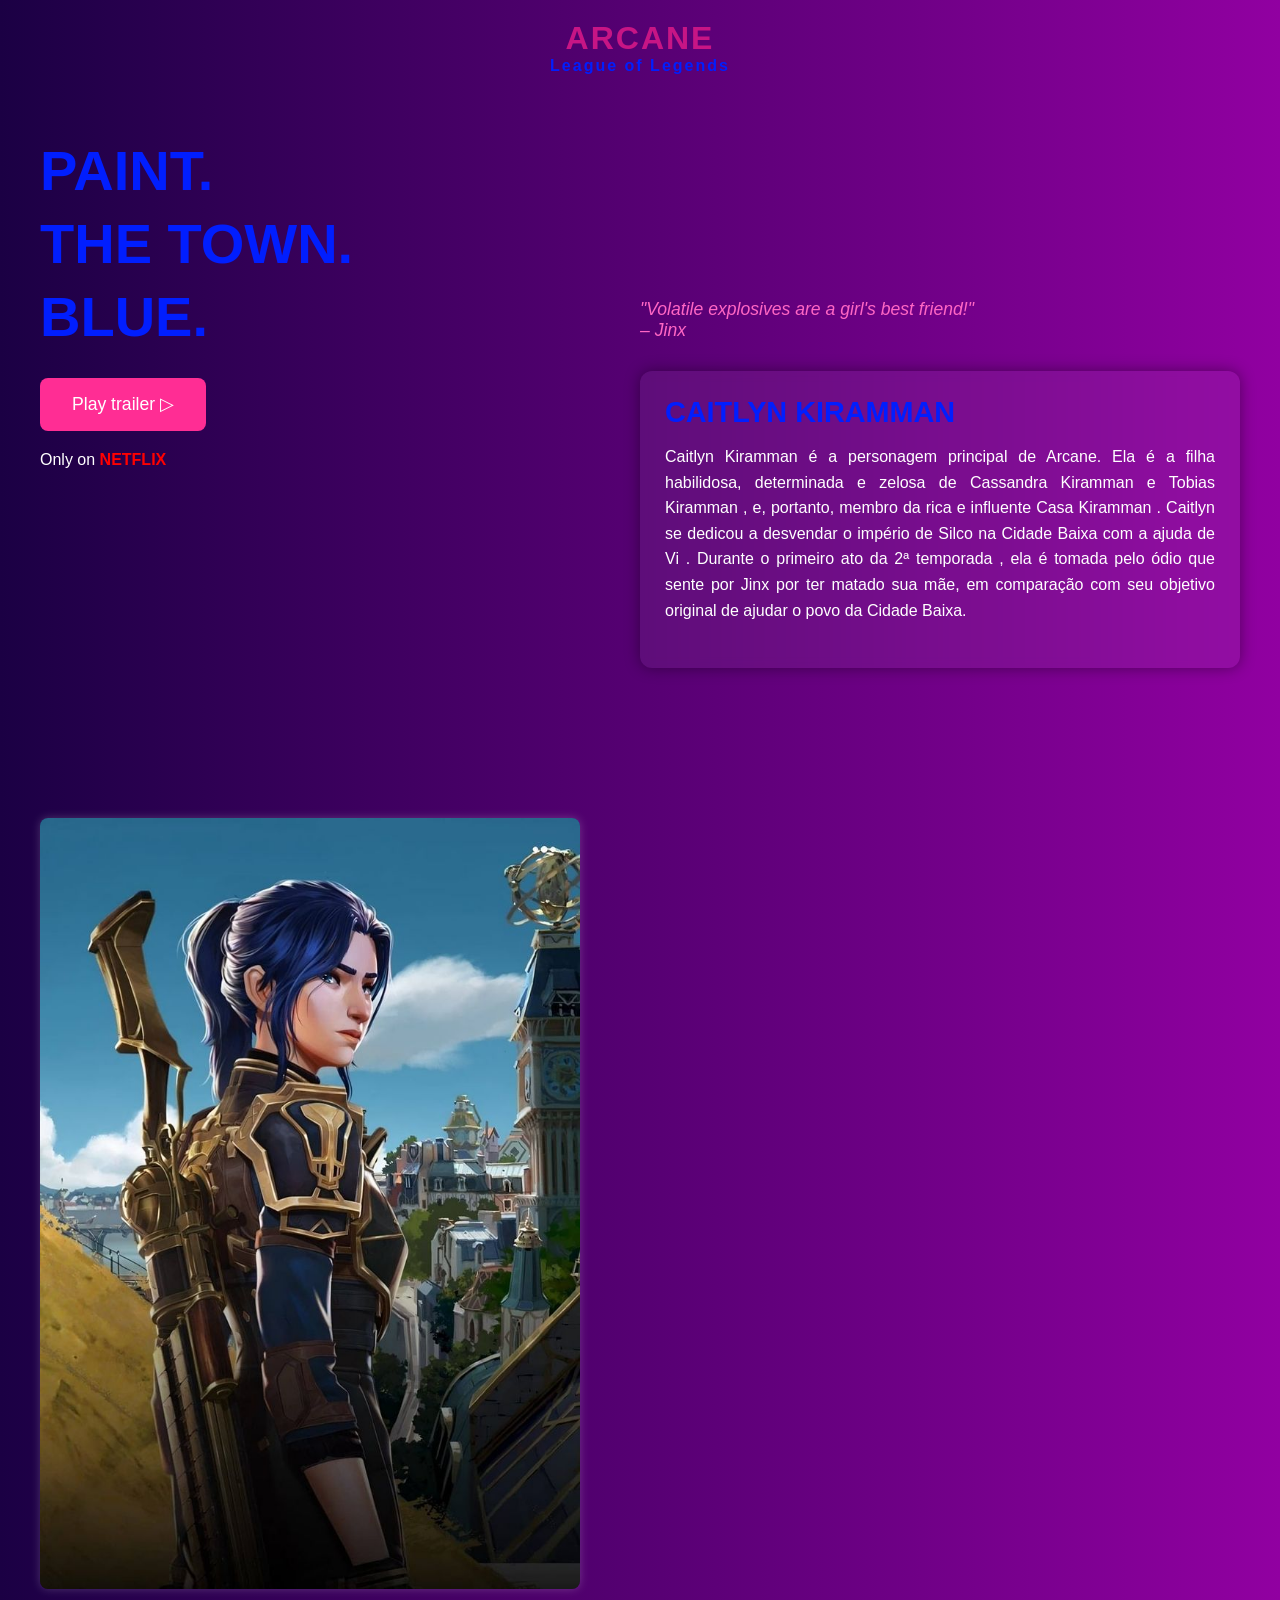
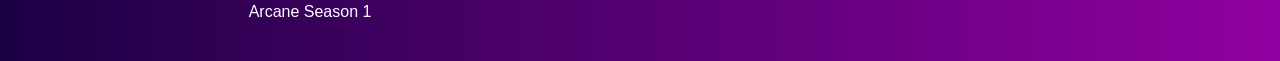
==== Index.html @ d1907dd4 "Consertando pasta" ====
<!DOCTYPE html>
<html lang="en">
<head>
    <meta charset="UTF-8" />
    <meta name="viewport" content="width=device-width, initial-scale=1.0" />
    <title>Arcane - Paint the Town Blue</title>
    <link rel="stylesheet" href="Style.css" />
    <link rel="stylesheet" href="https://fonts.googleapis.com/css2?family=Roboto:wght@400;700&display=swap" />
    <link rel="stylesheet" href="https://fonts.googleapis.com/css2?family=Montserrat:wght@400;700&display=swap" />
</head>
<body>
    <header class="header">
        <h1 class="logo">ARCANE <span>League of Legends</span></h1>
    </header>

    <main class="main-content">
        <section class="left-section">
            <h2 class="title">
                <span>PAINT.</span><br />
                <span>THE TOWN.</span><br />
                <span>BLUE.</span>
            </h2>
            <button class="trailer-btn">Play trailer ▷</button>
            <p class="netflix">Only on <span>NETFLIX</span></p>
            <div class="thumbnail">
                <iframe width="560" height="315" src="https://www.youtube.com/embed/fXmAurh012s?si=eSkogs5pMmqVNYXQ" title="YouTube video player" frameborder="0" allow="accelerometer; autoplay; clipboard-write; encrypted-media; gyroscope; picture-in-picture; web-share" referrerpolicy="strict-origin-when-cross-origin" allowfullscreen></iframe>
                <img src="/Exemplo 1/Images/Caitlyn Kiramman Arcane season 2.jpg" alt="Caitlyn Kiramman" />
                <p>Arcane Season 1</p>
            </div>
        </section>

        <section class="right-section">
            <div class="jinx-art">
                <video src="/Exemplo 1/Video/bd21bb6a7c33cf49719eb2f01acf7c79.mp4" alt="Jinx" class="jinx-video" autoplay loop muted></video>
                <p class="jinx-quote">"Volatile explosives are a girl's best friend!"<br />– Jinx</p>
            </div>

            <div class="character-info">
                <h3>CAITLYN KIRAMMAN</h3>
                <p>
                    Caitlyn Kiramman é a personagem principal de Arcane. Ela é a filha habilidosa, determinada e zelosa de Cassandra Kiramman e Tobias Kiramman , e, portanto, membro da rica e influente Casa Kiramman . Caitlyn se dedicou a desvendar o império de Silco na Cidade Baixa com a ajuda de Vi . Durante o primeiro ato da 2ª temporada , ela é tomada pelo ódio que sente por Jinx por ter matado sua mãe, em comparação com seu objetivo original de ajudar o povo da Cidade Baixa.
                </p>
            </div>
        </section>
    </main>

    <script src="Script.js"></script>
</body>
---- Style.css ----
/* Reset básico */
* {
  margin: 0;
  padding: 0;
  box-sizing: border-box;

body {
  font-family: 'Segoe UI', Tahoma, Geneva, Verdana, sans-serif;
  background: linear-gradient(90deg, #1b0044, #9100a1);
  color: #fff;
  min-height: 100vh;
}

/* Logo */
.header {
  padding: 20px 40px;
  text-align: center;
}

.logo {
  font-size: 2rem; /* Aumentado para maior destaque */
  color: #C71585;
  letter-spacing: 2px;
}

.logo span {
  display: block;
  font-size: 1rem; /* Levemente maior para melhor leitura */
  color: #011efe;
}

/* Layout principal */
.main-content {
  display: flex;
  flex-wrap: wrap;
  padding: 40px;
  justify-content: space-between;
  gap: 40px;
}

/* Lado esquerdo */
.left-section {
  flex: 1;
  max-width: 45%; /* Ajustado para melhor proporção */
}

.title {
  font-size: 3.5rem; /* Maior para chamar mais atenção */
  font-weight: 900;
  line-height: 1.3; /* Melhor espaçamento entre linhas */
  margin-bottom: 25px;
  color: #011efe;
}

.trailer-btn {
  background-color: #ff2d94;
  color: white;
  border: none;
  padding: 16px 32px; /* Maior para melhor usabilidade */
  font-size: 1.1rem; /* Levemente maior */
  border-radius: 8px;
  cursor: pointer;
  transition: background 0.3s;
  margin-bottom: 20px;
}

.trailer-btn:hover {
  background-color: #e60073;
}

.netflix {
  font-size: 1rem; /* Levemente maior */
  margin-bottom: 30px;
}

.netflix span {
  color: red;
  font-weight: bold;
}

.thumbnail img {
  width: 100%;
  border-radius: 8px;
  margin-bottom: 10px; /* Maior espaçamento */
  box-shadow: 0 0 10px rgba(255, 255, 255, 0.2);
}

.thumbnail p {
  font-size: 1rem; /* Maior para melhor leitura */
  text-align: center;
}

/* Lado direito */
.right-section {
  flex: 1;
  max-width: 50%; /* Ajustado para melhor proporção */
  position: relative;
}

.jinx-art {
  position: relative;
  margin-bottom: 30px;
}

.jinx-art img {
  width: 100%;
  max-width: 350px; /* Maior para mais destaque */
  filter: drop-shadow(0 0 10px #ff00ff);
}

.jinx-quote {
  font-style: italic;
  color: #ff66c4;
  margin-top: 10px;
  font-size: 1.1rem; /* Levemente maior */
  max-width: 350px; /* Ajustado para acompanhar a imagem */
}

.character-info {
  background: rgba(255, 255, 255, 0.05);
  padding: 25px; /* Maior para mais espaçamento interno */
  border-radius: 12px;
  backdrop-filter: blur(5px);
  box-shadow: 0 0 15px rgba(0, 0, 0, 0.4);
}

.character-info h3 {
  font-size: 1.8rem; /* Maior para mais destaque */
  margin-bottom: 15px;
  color: #011efe;
}

.character-info p {
  font-size: 1rem; /* Levemente maior */
  line-height: 1.6; /* Melhor espaçamento entre linhas */
  margin-bottom: 20px;
  text-align: justify;
}

.caitlyn-img {
  width: 100%;
  max-width: 180px; /* Maior para mais visibilidade */
  border-radius: 10px;
  display: block;
}

.bolha {
  position: absolute;
  width: 12px;
  height: 12px;
  border-radius: 50%;
  background: #ff66c4;
  animation: subir 1.5s ease-out forwards;
  pointer-events: none;
  z-index: 9999;
}

@keyframes subir {
  to {
    transform: translateY(-60px) scale(0.5);
    opacity: 0;
  }
}
  

  
}
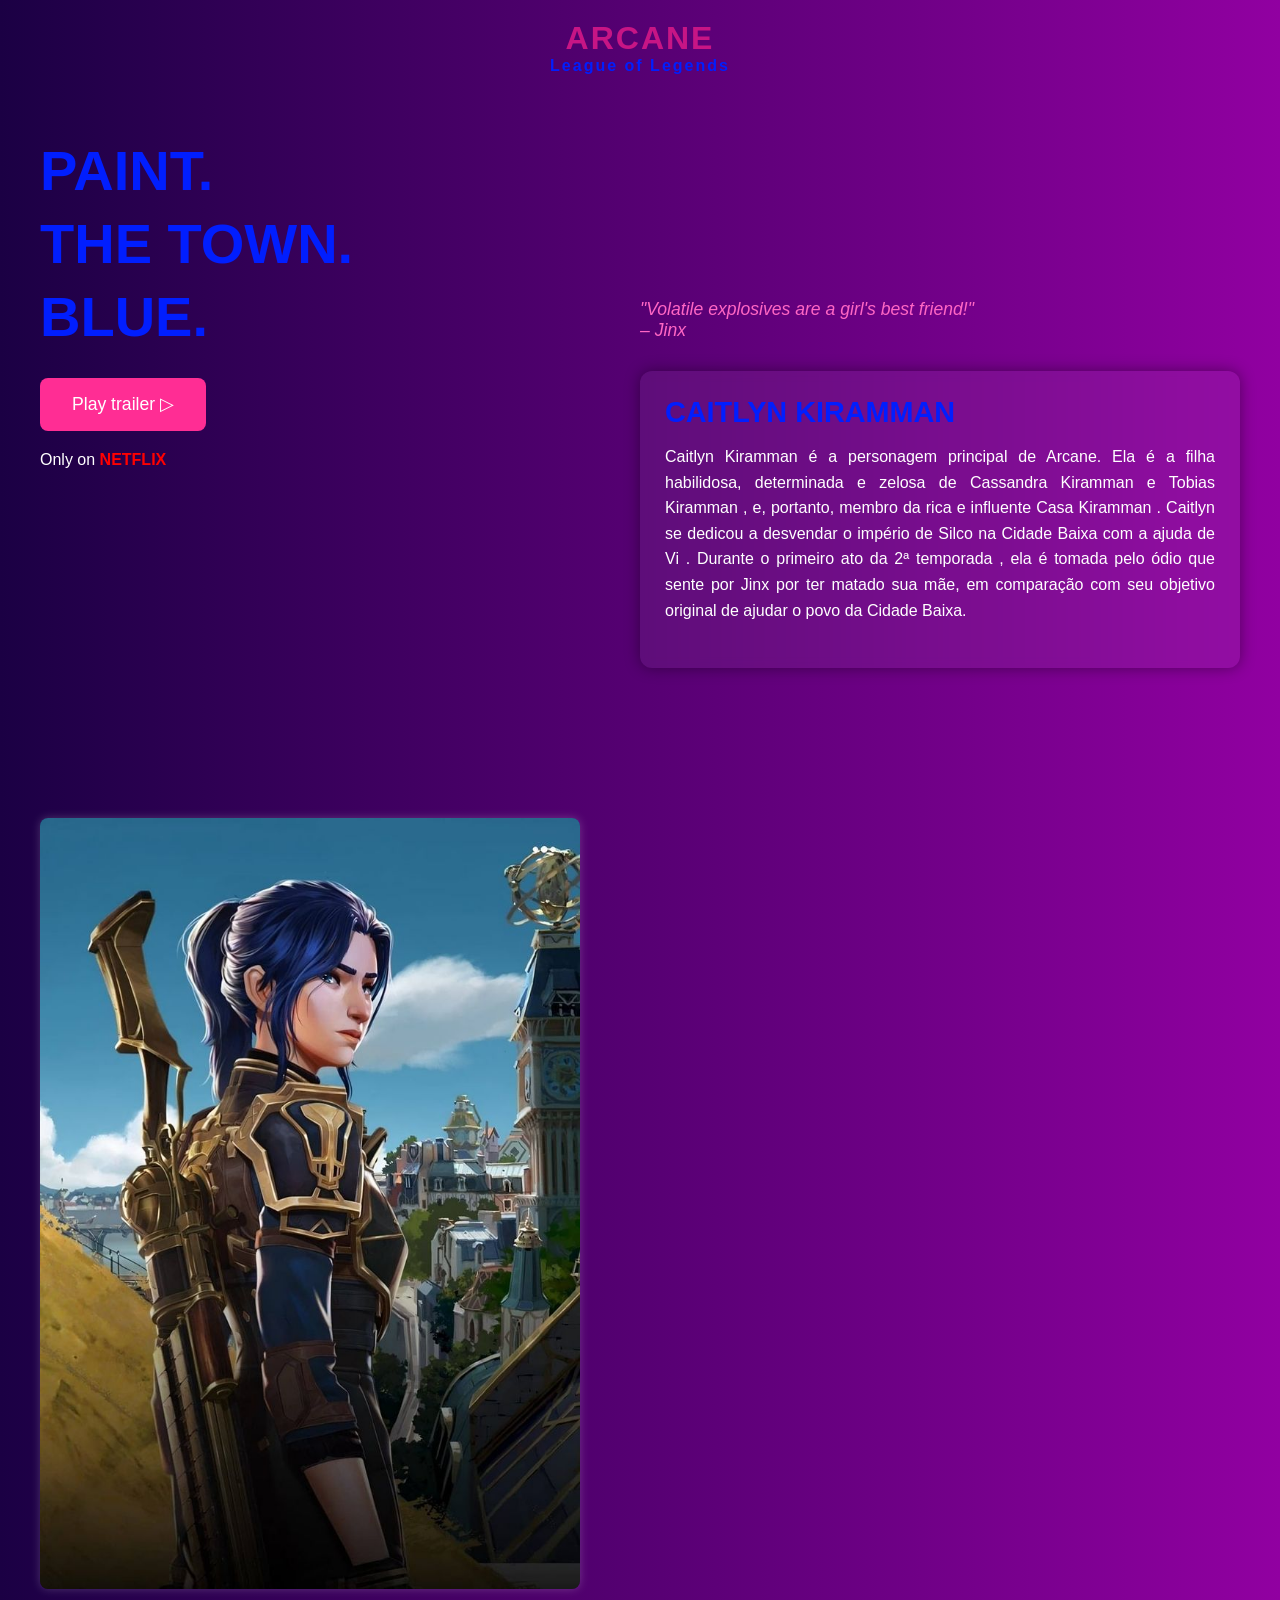
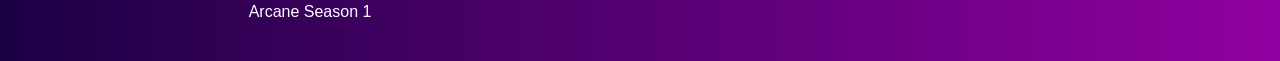
==== commit 19e331dc: "imagem paia" ====
--- a/Index.html
+++ b/Index.html
@@ -24,14 +24,14 @@
             <p class="netflix">Only on <span>NETFLIX</span></p>
             <div class="thumbnail">
                 <iframe width="560" height="315" src="https://www.youtube.com/embed/fXmAurh012s?si=eSkogs5pMmqVNYXQ" title="YouTube video player" frameborder="0" allow="accelerometer; autoplay; clipboard-write; encrypted-media; gyroscope; picture-in-picture; web-share" referrerpolicy="strict-origin-when-cross-origin" allowfullscreen></iframe>
-                <img src="/Exemplo 1/Images/Caitlyn Kiramman Arcane season 2.jpg" alt="Caitlyn Kiramman" />
+                <img src="Images/Caitlyn%20Kiramman%20Arcane%20season%202.jpg" alt="Caitlyn Kiramman" />
                 <p>Arcane Season 1</p>
             </div>
         </section>
 
         <section class="right-section">
             <div class="jinx-art">
-                <video src="/Exemplo 1/Video/bd21bb6a7c33cf49719eb2f01acf7c79.mp4" alt="Jinx" class="jinx-video" autoplay loop muted></video>
+                <video src="videos/bd21bb6a7c33cf49719eb2f01acf7c79.mp4" alt="Jinx" class="jinx-video" autoplay loop muted></video>
                 <p class="jinx-quote">"Volatile explosives are a girl's best friend!"<br />– Jinx</p>
             </div>
 
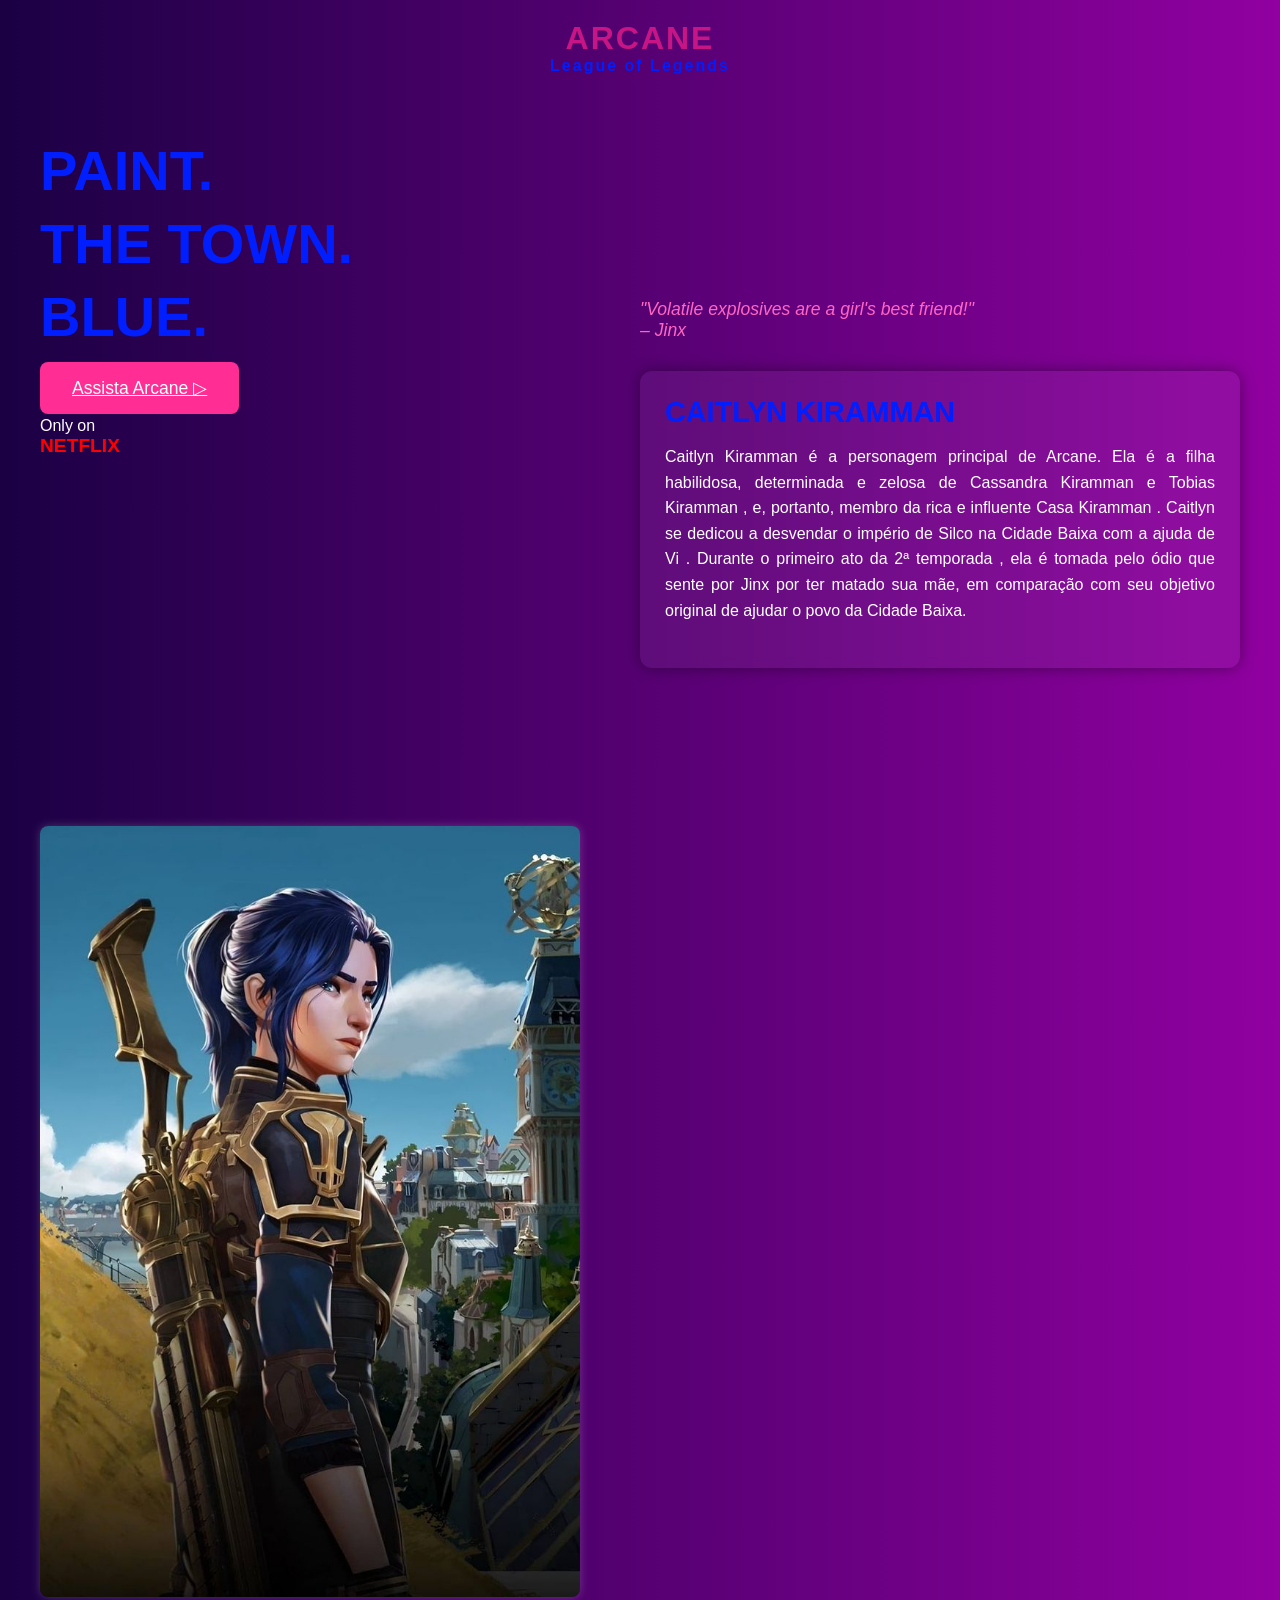
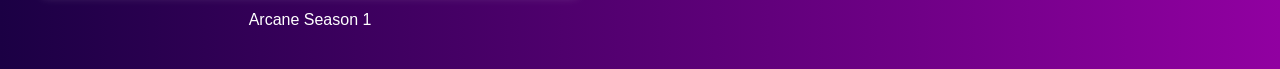
==== commit 6fcd4ecb: "ALTERAMOS E CONSERTAMOS NA AULA" ====
--- a/Index.html
+++ b/Index.html
@@ -20,9 +20,10 @@
                 <span>THE TOWN.</span><br />
                 <span>BLUE.</span>
             </h2>
-            <button class="trailer-btn">Play trailer ▷</button>
-            <p class="netflix">Only on <span>NETFLIX</span></p>
-            <div class="thumbnail">
+            <a href="https://www.netflix.com/title/81435684" target="_blank" class="trailer-btn">Assista Arcane ▷</a><p></p>
+            <p></p>
+            <p class="netflix"><br>Only on <span>NETFLIX</span></p>
+       </div>     <div class="thumbnail">
                 <iframe width="560" height="315" src="https://www.youtube.com/embed/fXmAurh012s?si=eSkogs5pMmqVNYXQ" title="YouTube video player" frameborder="0" allow="accelerometer; autoplay; clipboard-write; encrypted-media; gyroscope; picture-in-picture; web-share" referrerpolicy="strict-origin-when-cross-origin" allowfullscreen></iframe>
                 <img src="Images/Caitlyn%20Kiramman%20Arcane%20season%202.jpg" alt="Caitlyn Kiramman" />
                 <p>Arcane Season 1</p>
--- a/Style.css
+++ b/Style.css
@@ -70,12 +70,16 @@
 
 .netflix {
   font-size: 1rem; /* Levemente maior */
-  margin-bottom: 30px;
+  margin-bottom: 50px;
 }
 
 .netflix span {
   color: red;
   font-weight: bold;
+  font-size: 1.2rem; /* Levemente maior */
+  margin-bottom: 50px;
+  display: block;
+  margin-top: 0px; /* Adicionado para mover para baixo */
 }
 
 .thumbnail img {
